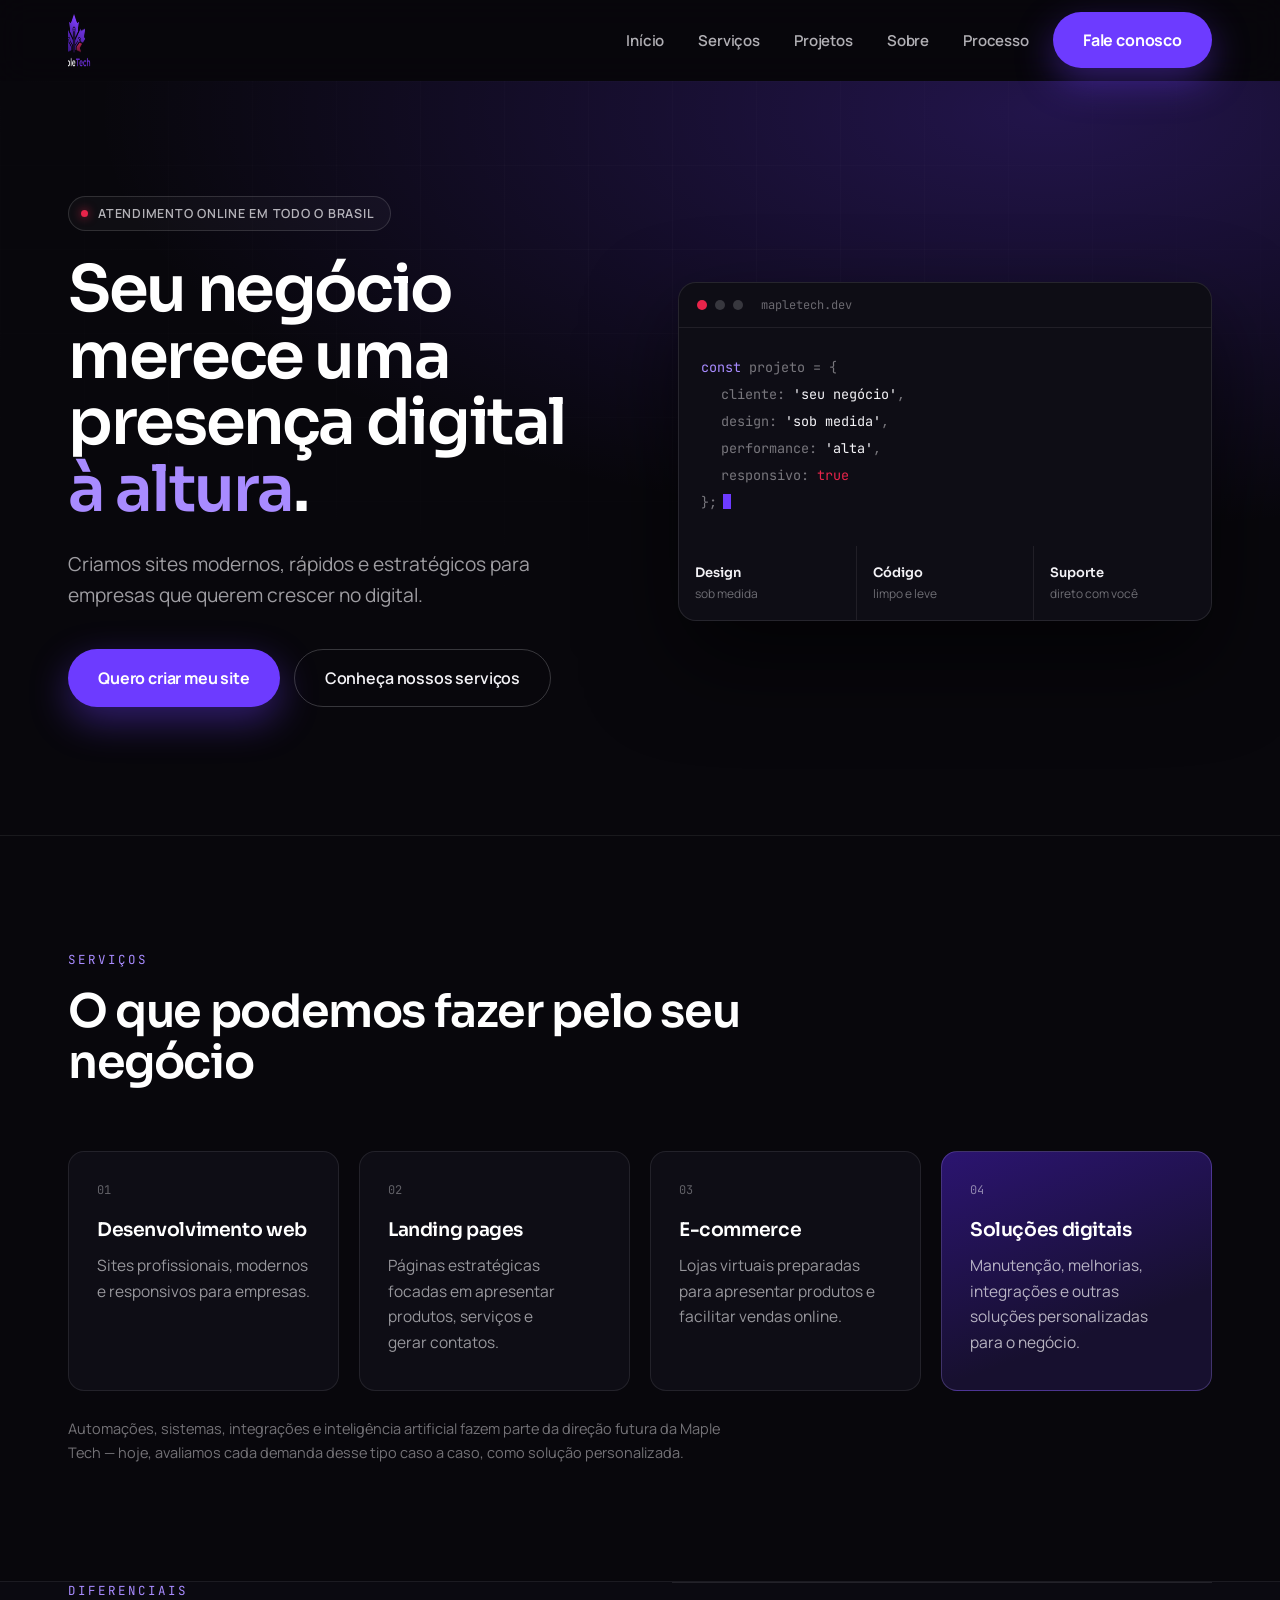
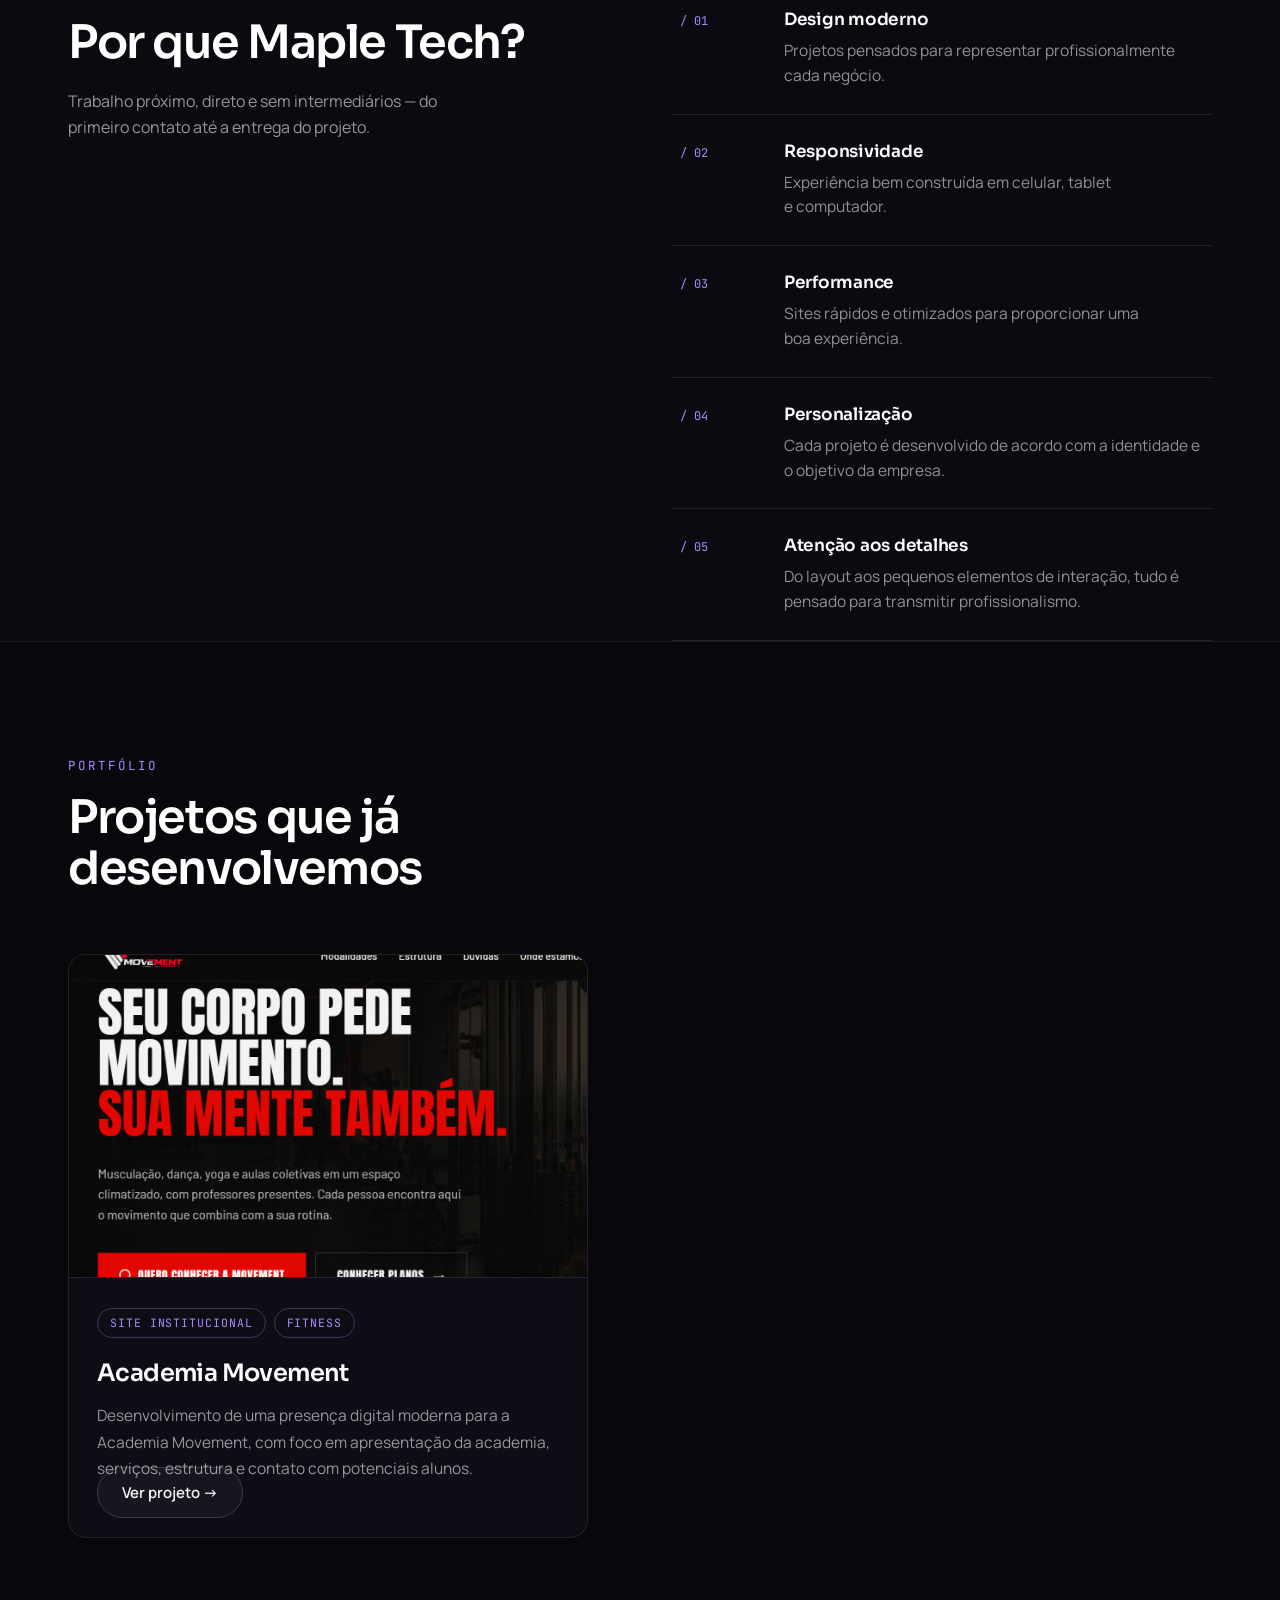
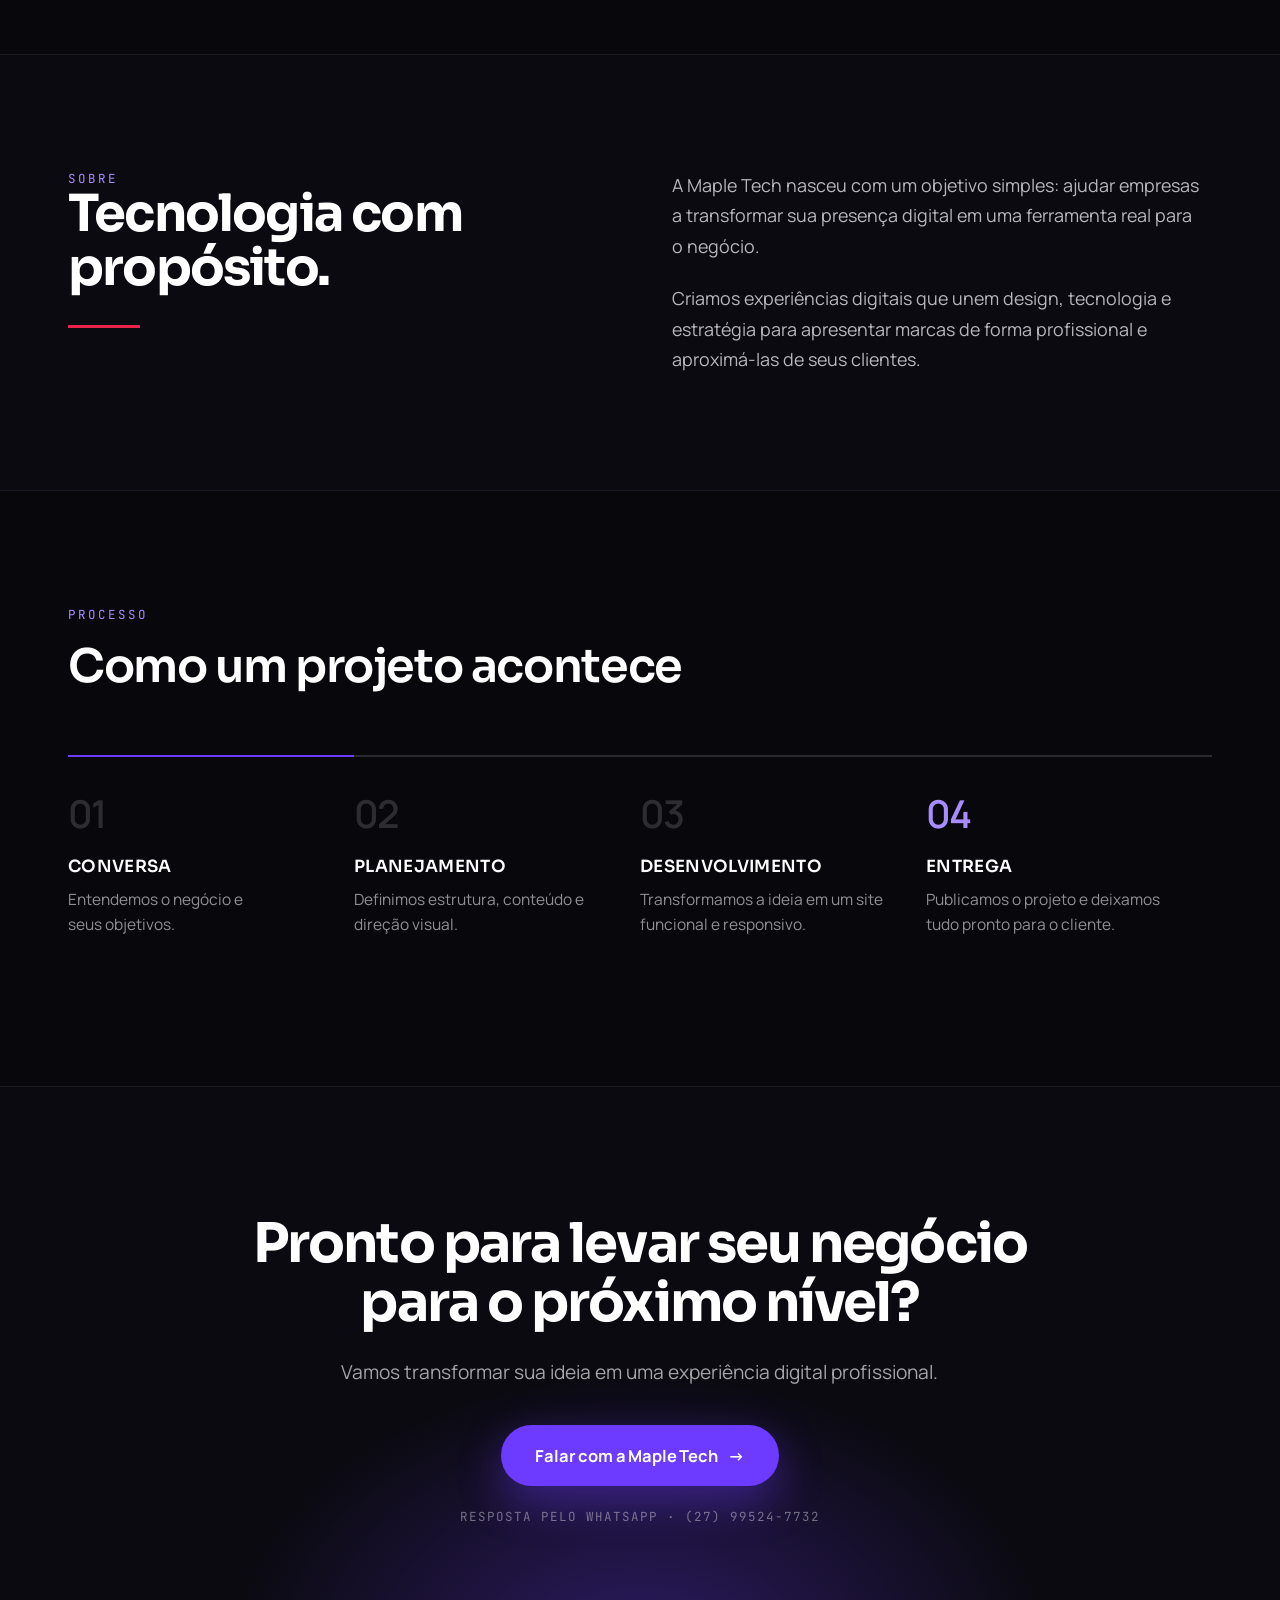
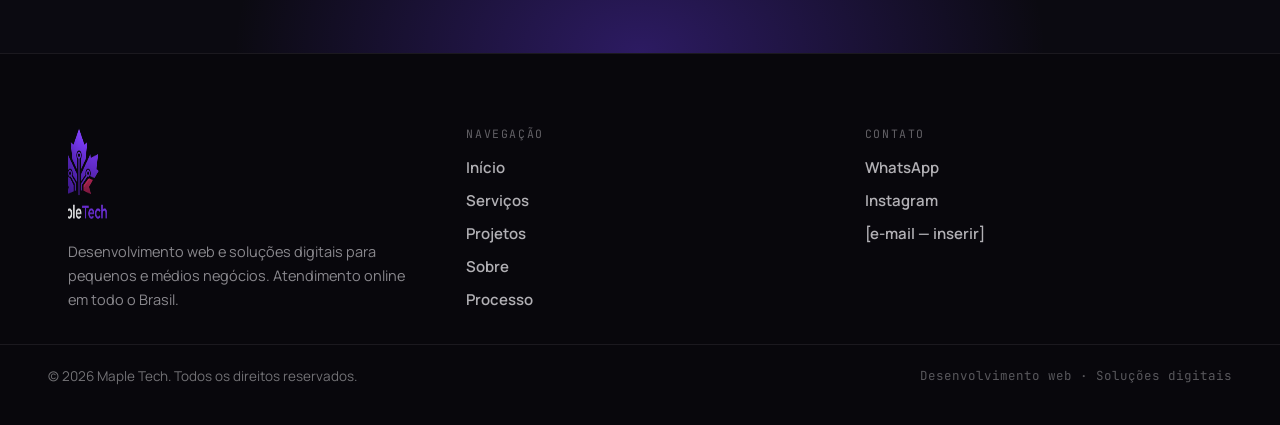
==== index.html @ 4dc271c6 "Convert Design Canvas site to standard static HTML/CSS/JS Replace the Claude Design Canvas format (M" ====
<!DOCTYPE html>
<html lang="pt-BR">
<head>
<meta charset="utf-8">
<meta name="viewport" content="width=device-width, initial-scale=1">
<title>Maple Tech — Desenvolvimento Web e Soluções Digitais</title>
<meta name="description" content="A Maple Tech cria sites modernos, rápidos e estratégicos para pequenos e médios negócios. Atendimento online para empresas de todo o Brasil." />
<link rel="canonical" href="https://www.mapletech.com.br/" />
<meta property="og:type" content="website" />
<meta property="og:title" content="Maple Tech — Desenvolvimento Web e Soluções Digitais" />
<meta property="og:description" content="Sites modernos, rápidos e estratégicos para empresas que querem crescer no digital." />
<meta property="og:image" content="https://www.mapletech.com.br/assets/maple-tech-logo-dark.png" />
<meta property="og:url" content="https://www.mapletech.com.br/" />
<meta name="twitter:card" content="summary_large_image" />
<meta name="theme-color" content="#08070C" />
<link rel="icon" href="assets/maple-tech-logo-dark.png" />
<link rel="preconnect" href="https://fonts.googleapis.com" />
<link rel="preconnect" href="https://fonts.gstatic.com" crossorigin="anonymous" />
<link href="https://fonts.googleapis.com/css2?family=Sora:wght@400;500;600;700&family=Manrope:wght@400;500;600;700&family=JetBrains+Mono:wght@400;500&display=swap" rel="stylesheet" />
<link rel="stylesheet" href="styles.css" />
</head>
<body>
<a class="skip-link" href="#inicio">Pular para o conteúdo principal</a>

<header class="site-header">
  <div class="container header-inner">
    <a class="logo-link" href="#inicio" aria-label="Maple Tech — página inicial">
      <span class="logo-crop">
        <img src="assets/maple-tech-logo-dark.png" alt="Logo da Maple Tech" width="108" height="108" />
      </span>
    </a>
    <nav class="nav-desktop" aria-label="Navegação principal">
      <a href="#inicio">Início</a>
      <a href="#servicos">Serviços</a>
      <a href="#projetos">Projetos</a>
      <a href="#sobre">Sobre</a>
      <a href="#processo">Processo</a>
    </nav>
    <a class="btn btn-primary header-cta" href="https://wa.me/5527995247732?text=Ol%C3%A1%2C%20Maple%20Tech!%20Vim%20pelo%20site%20e%20gostaria%20de%20mais%20informa%C3%A7%C3%B5es%20sobre%20os%20servi%C3%A7os." target="_blank" rel="noopener">Fale conosco</a>
    <button type="button" class="burger" aria-label="Abrir menu" aria-expanded="false" aria-controls="nav-mobile">
      <span class="burger-icon">
        <span></span>
        <span></span>
      </span>
    </button>
  </div>
  <div class="nav-mobile" id="nav-mobile">
    <nav class="nav-mobile-list" aria-label="Navegação mobile">
      <a href="#inicio">Início</a>
      <a href="#servicos">Serviços</a>
      <a href="#projetos">Projetos</a>
      <a href="#sobre">Sobre</a>
      <a href="#processo">Processo</a>
      <a class="btn btn-primary" href="https://wa.me/5527995247732?text=Ol%C3%A1%2C%20Maple%20Tech!%20Vim%20pelo%20site%20e%20gostaria%20de%20mais%20informa%C3%A7%C3%B5es%20sobre%20os%20servi%C3%A7os." target="_blank" rel="noopener">Fale conosco</a>
    </nav>
  </div>
</header>

<main>
  <section id="inicio" class="hero">
    <div class="hero-glow"></div>
    <div class="hero-grid"></div>
    <div class="container hero-inner">
      <div data-reveal="1">
        <div class="hero-badge">
          <span class="hero-badge-dot"></span>
          Atendimento online em todo o Brasil
        </div>
        <h1>Seu negócio merece uma presença digital <span class="highlight">à altura</span>.</h1>
        <p class="hero-lead">Criamos sites modernos, rápidos e estratégicos para empresas que querem crescer no digital.</p>
        <div class="hero-ctas">
          <a class="btn btn-primary" href="https://wa.me/5527995247732?text=Ol%C3%A1%2C%20Maple%20Tech!%20Vim%20pelo%20site%20e%20quero%20criar%20o%20site%20da%20minha%20empresa." target="_blank" rel="noopener">Quero criar meu site</a>
          <a class="btn btn-secondary" href="#servicos">Conheça nossos serviços</a>
        </div>
      </div>
      <div data-reveal="1">
        <div class="code-card">
          <div class="code-card-bar">
            <span class="code-card-dot is-red"></span>
            <span class="code-card-dot"></span>
            <span class="code-card-dot"></span>
            <span class="code-card-url">mapletech.dev</span>
          </div>
          <div class="code-card-body">
            <div><span class="kw">const</span> projeto = {</div>
            <div class="indent">cliente: <span class="val">'seu negócio'</span>,</div>
            <div class="indent">design: <span class="val">'sob medida'</span>,</div>
            <div class="indent">performance: <span class="val">'alta'</span>,</div>
            <div class="indent">responsivo: <span class="bool">true</span></div>
            <div>};<span class="cursor-blink" aria-hidden="true"></span></div>
          </div>
          <div class="code-card-features">
            <div class="code-card-feature"><strong>Design</strong><span>sob medida</span></div>
            <div class="code-card-feature"><strong>Código</strong><span>limpo e leve</span></div>
            <div class="code-card-feature"><strong>Suporte</strong><span>direto com você</span></div>
          </div>
        </div>
      </div>
    </div>
  </section>

  <section id="servicos" class="section container">
    <div data-reveal="1" style="max-width: 720px;">
      <div class="eyebrow">Serviços</div>
      <h2 class="section-heading">O que podemos fazer pelo seu negócio</h2>
    </div>
    <div class="services-grid">
      <article class="service-card" data-reveal="1">
        <div class="service-index">01</div>
        <h3>Desenvolvimento web</h3>
        <p>Sites profissionais, modernos e responsivos para empresas.</p>
      </article>
      <article class="service-card" data-reveal="1">
        <div class="service-index">02</div>
        <h3>Landing pages</h3>
        <p>Páginas estratégicas focadas em apresentar produtos, serviços e gerar contatos.</p>
      </article>
      <article class="service-card" data-reveal="1">
        <div class="service-index">03</div>
        <h3>E-commerce</h3>
        <p>Lojas virtuais preparadas para apresentar produtos e facilitar vendas online.</p>
      </article>
      <article class="service-card is-featured" data-reveal="1">
        <div class="service-index">04</div>
        <h3>Soluções digitais</h3>
        <p>Manutenção, melhorias, integrações e outras soluções personalizadas para o negócio.</p>
      </article>
    </div>
    <p class="section-note" data-reveal="1">Automações, sistemas, integrações e inteligência artificial fazem parte da direção futura da Maple Tech — hoje, avaliamos cada demanda desse tipo caso a caso, como solução personalizada.</p>
  </section>

  <section class="section-alt">
    <div class="container features-grid">
      <div class="features-intro" data-reveal="1">
        <div class="eyebrow">Diferenciais</div>
        <h2 class="section-heading">Por que Maple Tech?</h2>
        <p>Trabalho próximo, direto e sem intermediários — do primeiro contato até a entrega do projeto.</p>
      </div>
      <div class="feature-list" data-reveal="1">
        <div class="feature-item">
          <div class="feature-num">/ 01</div>
          <div>
            <h3>Design moderno</h3>
            <p>Projetos pensados para representar profissionalmente cada negócio.</p>
          </div>
        </div>
        <div class="feature-item">
          <div class="feature-num">/ 02</div>
          <div>
            <h3>Responsividade</h3>
            <p>Experiência bem construída em celular, tablet e computador.</p>
          </div>
        </div>
        <div class="feature-item">
          <div class="feature-num">/ 03</div>
          <div>
            <h3>Performance</h3>
            <p>Sites rápidos e otimizados para proporcionar uma boa experiência.</p>
          </div>
        </div>
        <div class="feature-item">
          <div class="feature-num">/ 04</div>
          <div>
            <h3>Personalização</h3>
            <p>Cada projeto é desenvolvido de acordo com a identidade e o objetivo da empresa.</p>
          </div>
        </div>
        <div class="feature-item">
          <div class="feature-num">/ 05</div>
          <div>
            <h3>Atenção aos detalhes</h3>
            <p>Do layout aos pequenos elementos de interação, tudo é pensado para transmitir profissionalismo.</p>
          </div>
        </div>
      </div>
    </div>
  </section>

  <section id="projetos" class="section container">
    <div class="projects-header" data-reveal="1">
      <div class="projects-header-text">
        <div class="eyebrow">Portfólio</div>
        <h2 class="section-heading">Projetos que já desenvolvemos</h2>
      </div>
    </div>
    <!-- Para adicionar novos projetos, duplique o bloco <article class="project-card"> abaixo. -->
    <div class="projects-grid">
      <article class="project-card" data-reveal="1">
        <div class="project-image">
          <img src="assets/projeto-movement.png" alt="Página inicial do site da Academia Movement" loading="lazy" width="1204" height="846" />
        </div>
        <div class="project-body">
          <div class="project-tags">
            <span class="project-tag">Site institucional</span>
            <span class="project-tag">Fitness</span>
          </div>
          <h3>Academia Movement</h3>
          <p>Desenvolvimento de uma presença digital moderna para a Academia Movement, com foco em apresentação da academia, serviços, estrutura e contato com potenciais alunos.</p>
          <a class="btn-ghost project-link" href="https://movement-br.lovable.app" target="_blank" rel="noopener">Ver projeto <span aria-hidden="true">→</span></a>
        </div>
      </article>
    </div>
  </section>

  <section id="sobre" class="section-alt">
    <div class="container section about-grid">
      <div class="about-intro" data-reveal="1">
        <div class="eyebrow">Sobre</div>
        <h2>Tecnologia com propósito.</h2>
        <div class="accent-line"></div>
      </div>
      <div class="about-text" data-reveal="1">
        <p>A Maple Tech nasceu com um objetivo simples: ajudar empresas a transformar sua presença digital em uma ferramenta real para o negócio.</p>
        <p>Criamos experiências digitais que unem design, tecnologia e estratégia para apresentar marcas de forma profissional e aproximá-las de seus clientes.</p>
      </div>
    </div>
  </section>

  <section id="processo" class="section container">
    <div class="process-header" data-reveal="1">
      <div class="eyebrow">Processo</div>
      <h2 class="section-heading">Como um projeto acontece</h2>
    </div>
    <div class="process-grid">
      <div class="process-step is-first" data-reveal="1">
        <div class="process-num">01</div>
        <h3>Conversa</h3>
        <p>Entendemos o negócio e seus objetivos.</p>
      </div>
      <div class="process-step" data-reveal="1">
        <div class="process-num">02</div>
        <h3>Planejamento</h3>
        <p>Definimos estrutura, conteúdo e direção visual.</p>
      </div>
      <div class="process-step" data-reveal="1">
        <div class="process-num">03</div>
        <h3>Desenvolvimento</h3>
        <p>Transformamos a ideia em um site funcional e responsivo.</p>
      </div>
      <div class="process-step is-last" data-reveal="1">
        <div class="process-num">04</div>
        <h3>Entrega</h3>
        <p>Publicamos o projeto e deixamos tudo pronto para o cliente.</p>
      </div>
    </div>
  </section>

  <section class="cta-section">
    <div class="cta-glow"></div>
    <div class="cta-inner" data-reveal="1">
      <h2>Pronto para levar seu negócio para o próximo nível?</h2>
      <p>Vamos transformar sua ideia em uma experiência digital profissional.</p>
      <a class="btn btn-primary" href="https://wa.me/5527995247732?text=Ol%C3%A1%2C%20Maple%20Tech!%20Vim%20pelo%20site%20e%20quero%20falar%20sobre%20um%20projeto%20digital%20para%20o%20meu%20neg%C3%B3cio." target="_blank" rel="noopener">Falar com a Maple Tech <span aria-hidden="true">→</span></a>
      <div class="cta-note">Resposta pelo WhatsApp · (27) 99524-7732</div>
    </div>
  </section>
</main>

<footer class="site-footer">
  <div class="container footer-grid">
    <div>
      <span class="footer-logo">
        <img src="assets/maple-tech-logo-dark.png" alt="Logo da Maple Tech" width="186" height="186" />
      </span>
      <p class="footer-tagline">Desenvolvimento web e soluções digitais para pequenos e médios negócios. Atendimento online em todo o Brasil.</p>
    </div>
    <nav class="footer-nav" aria-label="Navegação do rodapé">
      <div class="footer-nav-title">Navegação</div>
      <a href="#inicio">Início</a>
      <a href="#servicos">Serviços</a>
      <a href="#projetos">Projetos</a>
      <a href="#sobre">Sobre</a>
      <a href="#processo">Processo</a>
    </nav>
    <div class="footer-nav footer-contact">
      <div class="footer-nav-title">Contato</div>
      <a href="https://wa.me/5527995247732?text=Ol%C3%A1%2C%20Maple%20Tech!%20Vim%20pelo%20site%20e%20gostaria%20de%20falar%20com%20voc%C3%AAs." target="_blank" rel="noopener">WhatsApp</a>
      <a href="https://www.instagram.com/mapletech_/" target="_blank" rel="noopener">Instagram</a>
      <a href="#inicio">[e-mail — inserir]</a>
    </div>
  </div>
  <div class="footer-bottom">
    <span class="footer-copy">© 2026 Maple Tech. Todos os direitos reservados.</span>
    <span class="footer-tag">Desenvolvimento web · Soluções digitais</span>
  </div>
</footer>

<script src="script.js"></script>
</body>
</html>
---- styles.css ----
/* ==========================================================================
   Maple Tech — folha de estilos
   ========================================================================== */

:root {
  --bg: #08070C;
  --bg-alt: #0B0A11;
  --card-bg: #0E0D15;
  --card-bg-hover: #13111C;
  --text: #F4F3F7;
  --text-72: rgba(244, 243, 247, 0.72);
  --text-64: rgba(244, 243, 247, 0.64);
  --text-60: rgba(244, 243, 247, 0.6);
  --text-58: rgba(244, 243, 247, 0.58);
  --text-55: rgba(244, 243, 247, 0.55);
  --text-50: rgba(244, 243, 247, 0.5);
  --text-46: rgba(244, 243, 247, 0.46);
  --text-45: rgba(244, 243, 247, 0.45);
  --text-42: rgba(244, 243, 247, 0.42);
  --text-40: rgba(244, 243, 247, 0.4);
  --text-38: rgba(244, 243, 247, 0.38);
  --text-36: rgba(244, 243, 247, 0.36);
  --text-34: rgba(244, 243, 247, 0.34);
  --border-16: rgba(244, 243, 247, 0.16);
  --border-14: rgba(244, 243, 247, 0.14);
  --border-10: rgba(244, 243, 247, 0.1);
  --border-09: rgba(244, 243, 247, 0.09);
  --border-08: rgba(244, 243, 247, 0.08);
  --border-07: rgba(244, 243, 247, 0.07);
  --border-04: rgba(244, 243, 247, 0.04);
  --border-03: rgba(244, 243, 247, 0.03);
  --accent: #A88BFF;
  --accent-light: #C4B0FF;
  --accent-strong: #6D3BFF;
  --accent-hover: #8055FF;
  --accent-border: rgba(168, 139, 255, 0.3);
  --accent-glow: rgba(109, 59, 255, 0.34);
  --red: #E8244A;
  --font-heading: Sora, Helvetica, Arial, sans-serif;
  --font-body: Manrope, Helvetica, Arial, sans-serif;
  --font-mono: 'JetBrains Mono', monospace;
}

/* -------------------------------------------------------------------------
   Base
   ------------------------------------------------------------------------- */

* {
  box-sizing: border-box;
}

html {
  scroll-behavior: smooth;
  background: var(--bg);
}

body {
  margin: 0;
  background: var(--bg);
  color: var(--text);
  font-family: var(--font-body);
  -webkit-font-smoothing: antialiased;
  overflow-x: hidden;
}

img {
  max-width: 100%;
}

a {
  color: var(--accent);
  text-decoration: none;
}

a:hover {
  color: var(--accent-light);
}

input,
textarea,
button {
  font-family: inherit;
}

::selection {
  background: var(--accent-strong);
  color: #fff;
}

h1,
h2,
h3 {
  font-family: var(--font-heading);
  color: #FFFFFF;
  margin: 0;
}

p {
  margin: 0;
}

.container {
  max-width: 1240px;
  margin: 0 auto;
  padding-left: clamp(20px, 4vw, 48px);
  padding-right: clamp(20px, 4vw, 48px);
}

.section {
  padding-top: clamp(72px, 9vw, 128px);
  padding-bottom: clamp(72px, 9vw, 128px);
}

.section-alt {
  background: var(--bg-alt);
  border-top: 1px solid var(--border-07);
  border-bottom: 1px solid var(--border-07);
}

.eyebrow {
  font-family: var(--font-mono);
  font-size: 12.5px;
  letter-spacing: 0.16em;
  text-transform: uppercase;
  color: var(--accent);
}

.section-heading {
  margin-top: 18px;
  font-size: clamp(1.9rem, 3.6vw, 2.9rem);
  line-height: 1.1;
  letter-spacing: -0.03em;
  font-weight: 600;
}

.section-note {
  margin-top: 26px;
  max-width: 46em;
  font-size: 14.5px;
  line-height: 1.7;
  color: var(--text-46);
  text-wrap: pretty;
}

/* Skip link */
.skip-link {
  position: absolute;
  left: 12px;
  top: -60px;
  z-index: 100;
  background: var(--accent-strong);
  color: #fff;
  padding: 12px 20px;
  border-radius: 10px;
  font-weight: 700;
  font-size: 14px;
  transition: top 200ms ease;
}

.skip-link:focus {
  top: 12px;
  color: #fff;
}

/* Buttons */
.btn {
  display: inline-flex;
  align-items: center;
  gap: 10px;
  padding: 17px 30px;
  border-radius: 999px;
  font-size: 16px;
  font-weight: 700;
  letter-spacing: -0.01em;
  transition: transform 200ms ease, background 200ms ease, box-shadow 200ms ease, border-color 200ms ease, color 200ms ease;
}

.btn-primary {
  background: var(--accent-strong);
  color: #fff;
  box-shadow: 0 14px 38px rgba(109, 59, 255, 0.4);
}

.btn-primary:hover {
  background: var(--accent-hover);
  color: #fff;
  transform: translateY(-2px);
}

.btn-secondary {
  border: 1px solid rgba(244, 243, 247, 0.2);
  color: var(--text);
  font-weight: 600;
}

.btn-secondary:hover {
  background: var(--border-07);
  border-color: rgba(244, 243, 247, 0.4);
  color: var(--text);
}

.btn-ghost {
  padding: 14px 24px;
  background: var(--border-04);
  border: 1px solid var(--border-16);
  color: var(--text);
  border-radius: 999px;
  font-size: 15px;
  font-weight: 600;
  transition: background 200ms ease, gap 200ms ease, border-color 200ms ease, color 200ms ease;
}

.btn-ghost:hover {
  background: var(--accent-strong);
  border-color: var(--accent-strong);
  gap: 16px;
  color: #fff;
}

/* Scroll reveal (progressive enhancement: visible by default,
   JS hides then reveals on intersection — content stays visible if JS fails) */
[data-reveal].is-hidden {
  opacity: 0;
  transform: translateY(18px);
}

[data-reveal] {
  transition: opacity 620ms cubic-bezier(.22, .61, .36, 1), transform 620ms cubic-bezier(.22, .61, .36, 1);
}

@media (prefers-reduced-motion: reduce) {
  [data-reveal],
  [data-reveal].is-hidden {
    opacity: 1 !important;
    transform: none !important;
    transition: none !important;
  }
}

@keyframes mt-blink {
  0%, 60% { opacity: 1; }
  61%, 100% { opacity: 0; }
}

@media (prefers-reduced-motion: reduce) {
  .cursor-blink {
    animation: none;
  }
}

@keyframes mt-line {
  from { transform: scaleX(0); }
  to { transform: scaleX(1); }
}

/* -------------------------------------------------------------------------
   Header
   ------------------------------------------------------------------------- */

.site-header {
  position: sticky;
  top: 0;
  z-index: 60;
  background: rgba(8, 7, 12, 0.4);
  border-bottom: 1px solid rgba(244, 243, 247, 0);
  backdrop-filter: saturate(1.3) blur(16px);
  -webkit-backdrop-filter: saturate(1.3) blur(16px);
  transition: background 260ms ease, border-color 260ms ease;
}

.site-header.is-scrolled {
  background: rgba(8, 7, 12, 0.86);
  border-bottom: 1px solid var(--border-10);
}

.header-inner {
  display: flex;
  align-items: center;
  gap: 24px;
  padding-top: 12px;
  padding-bottom: 12px;
}

.logo-link {
  display: flex;
  align-items: center;
  flex: 0 0 auto;
}

.logo-crop {
  display: block;
  width: 60px;
  height: 56px;
  overflow: hidden;
}

.logo-crop img {
  width: 108px;
  height: 108px;
  margin-left: -24px;
  margin-top: -17px;
  display: block;
}

.nav-desktop {
  display: flex;
  margin-left: auto;
  align-items: center;
  gap: 34px;
}

.nav-desktop a {
  font-size: 15px;
  font-weight: 600;
  color: var(--text-72);
  letter-spacing: -0.01em;
  transition: color 180ms ease;
}

.nav-desktop a:hover {
  color: var(--text);
}

.header-cta {
  display: inline-flex;
}

.burger {
  display: none;
  margin-left: auto;
  width: 48px;
  height: 48px;
  align-items: center;
  justify-content: center;
  background: var(--border-04);
  border: 1px solid var(--border-14);
  border-radius: 14px;
  cursor: pointer;
}

.burger-icon {
  display: block;
  width: 20px;
  height: 10px;
  position: relative;
}

.burger-icon span {
  position: absolute;
  left: 0;
  width: 20px;
  height: 2px;
  background: var(--text);
  border-radius: 2px;
}

.burger-icon span:first-child {
  top: 0;
}

.burger-icon span:last-child {
  bottom: 0;
  width: 14px;
}

.nav-mobile {
  display: none;
  border-top: 1px solid var(--border-09);
  background: var(--bg-alt);
  padding: 12px clamp(20px, 4vw, 48px) 26px;
}

.nav-mobile.is-open {
  display: block;
}

.nav-mobile-list {
  display: flex;
  flex-direction: column;
}

.nav-mobile-list a {
  padding: 15px 2px;
  font-family: var(--font-heading);
  font-size: 20px;
  font-weight: 600;
  color: var(--text);
  border-bottom: 1px solid var(--border-08);
}

.nav-mobile-list a:last-of-type {
  border-bottom: none;
}

.nav-mobile .btn-primary {
  margin-top: 18px;
  text-align: center;
  justify-content: center;
  padding: 16px 24px;
  font-size: 16px;
  width: 100%;
}

@media (max-width: 939px) {
  .nav-desktop,
  .header-cta {
    display: none;
  }

  .burger {
    display: flex;
  }
}

/* -------------------------------------------------------------------------
   Hero
   ------------------------------------------------------------------------- */

.hero {
  position: relative;
  overflow: hidden;
  border-bottom: 1px solid var(--border-07);
}

.hero-glow {
  position: absolute;
  inset: 0;
  background: radial-gradient(120% 90% at 82% 4%, rgba(109, 59, 255, 0.26), rgba(8, 7, 12, 0) 62%);
  pointer-events: none;
}

.hero-grid {
  position: absolute;
  inset: 0;
  opacity: 0.5;
  pointer-events: none;
  background-image: linear-gradient(rgba(244, 243, 247, 0.045) 1px, transparent 1px), linear-gradient(90deg, rgba(244, 243, 247, 0.045) 1px, transparent 1px);
  background-size: 84px 84px;
  mask-image: radial-gradient(90% 70% at 50% 20%, #000 0%, transparent 78%);
  -webkit-mask-image: radial-gradient(90% 70% at 50% 20%, #000 0%, transparent 78%);
}

.hero-inner {
  position: relative;
  padding-top: clamp(64px, 9vw, 124px);
  padding-bottom: clamp(72px, 10vw, 136px);
  display: grid;
  grid-template-columns: repeat(auto-fit, minmax(330px, 1fr));
  gap: clamp(48px, 6vw, 80px);
  align-items: center;
}

.hero-badge {
  display: inline-flex;
  align-items: center;
  gap: 10px;
  padding: 8px 16px 8px 12px;
  border: 1px solid var(--border-14);
  background: var(--border-03);
  border-radius: 999px;
  font-size: 12.5px;
  font-weight: 600;
  letter-spacing: 0.06em;
  text-transform: uppercase;
  color: var(--text-72);
}

.hero-badge-dot {
  width: 7px;
  height: 7px;
  border-radius: 999px;
  background: var(--red);
  display: block;
  box-shadow: 0 0 10px rgba(232, 36, 74, 0.8);
}

.hero h1 {
  margin-top: 26px;
  font-size: clamp(2.35rem, 5vw, 4.05rem);
  line-height: 1.04;
  letter-spacing: -0.037em;
  font-weight: 600;
  text-wrap: pretty;
}

.hero h1 .highlight {
  color: var(--accent);
}

.hero-lead {
  margin-top: 26px;
  max-width: 30em;
  font-size: clamp(1.02rem, 1.5vw, 1.22rem);
  line-height: 1.6;
  color: var(--text-64);
  text-wrap: pretty;
}

.hero-ctas {
  margin-top: 38px;
  display: flex;
  flex-wrap: wrap;
  gap: 14px;
}

.code-card {
  position: relative;
  border: 1px solid var(--border-10);
  border-radius: 18px;
  background: var(--card-bg);
  overflow: hidden;
  box-shadow: 0 40px 90px rgba(0, 0, 0, 0.6);
}

.code-card-bar {
  display: flex;
  align-items: center;
  gap: 8px;
  padding: 14px 18px;
  border-bottom: 1px solid var(--border-08);
}

.code-card-dot {
  width: 10px;
  height: 10px;
  border-radius: 999px;
  display: block;
  background: rgba(244, 243, 247, 0.18);
}

.code-card-dot.is-red {
  background: var(--red);
}

.code-card-url {
  margin-left: 10px;
  font-family: var(--font-mono);
  font-size: 12px;
  color: var(--text-40);
}

.code-card-body {
  padding: 26px 22px 30px;
  font-family: var(--font-mono);
  font-size: 13.5px;
  line-height: 2;
  color: var(--text-46);
}

.code-card-body .indent {
  padding-left: 20px;
}

.code-card-body .kw {
  color: var(--accent);
}

.code-card-body .val {
  color: var(--text);
}

.code-card-body .bool {
  color: var(--red);
}

.cursor-blink {
  display: inline-block;
  width: 8px;
  height: 15px;
  margin-left: 6px;
  vertical-align: -2px;
  background: var(--accent-strong);
  animation: mt-blink 1.2s steps(1) infinite;
}

.code-card-features {
  display: grid;
  grid-template-columns: repeat(3, 1fr);
  gap: 1px;
  background: var(--border-08);
}

.code-card-feature {
  background: var(--card-bg);
  padding: 18px 16px;
}

.code-card-feature strong {
  display: block;
  font-family: var(--font-heading);
  font-size: 13px;
  font-weight: 600;
  color: var(--text);
}

.code-card-feature span {
  display: block;
  font-size: 12px;
  color: var(--text-42);
  margin-top: 4px;
}

/* -------------------------------------------------------------------------
   Serviços
   ------------------------------------------------------------------------- */

.services-grid {
  margin-top: clamp(40px, 5vw, 64px);
  display: grid;
  grid-template-columns: repeat(auto-fit, minmax(268px, 1fr));
  gap: 20px;
}

.service-card {
  padding: 30px 28px 34px;
  background: var(--card-bg);
  border: 1px solid var(--border-09);
  border-radius: 16px;
  transition: transform 240ms ease, border-color 240ms ease, background 240ms ease, box-shadow 240ms ease;
}

.service-card:hover {
  transform: translateY(-6px);
  border-color: rgba(168, 139, 255, 0.42);
  background: var(--card-bg-hover);
}

.service-card.is-featured {
  background: linear-gradient(160deg, #2B1470 0%, #17102F 70%);
  border-color: rgba(168, 139, 255, 0.28);
}

.service-card.is-featured:hover {
  background: linear-gradient(160deg, #2B1470 0%, #17102F 70%);
  border-color: rgba(168, 139, 255, 0.28);
  box-shadow: 0 22px 48px rgba(109, 59, 255, 0.28);
}

.service-card.is-featured .service-index {
  color: var(--text-50);
}

.service-card.is-featured p {
  color: rgba(244, 243, 247, 0.72);
}

.service-index {
  font-family: var(--font-mono);
  font-size: 12px;
  color: var(--text-36);
}

.service-card h3 {
  margin-top: 20px;
  font-size: 1.18rem;
  font-weight: 600;
  letter-spacing: -0.02em;
}

.service-card p {
  margin-top: 12px;
  font-size: 15.5px;
  line-height: 1.65;
  color: var(--text-60);
  text-wrap: pretty;
}

/* -------------------------------------------------------------------------
   Diferenciais
   ------------------------------------------------------------------------- */

.features-grid {
  display: grid;
  grid-template-columns: repeat(auto-fit, minmax(300px, 1fr));
  gap: clamp(40px, 5vw, 72px);
}

.features-intro p {
  margin-top: 20px;
  max-width: 26em;
  font-size: 16px;
  line-height: 1.65;
  color: var(--text-60);
  text-wrap: pretty;
}

.feature-list {
  display: flex;
  flex-direction: column;
}

.feature-item {
  display: grid;
  grid-template-columns: 84px 1fr;
  gap: 20px;
  padding: 26px 8px;
  border-top: 1px solid var(--border-10);
  transition: background 220ms ease;
}

.feature-item:last-child {
  border-bottom: 1px solid var(--border-10);
}

.feature-item:hover {
  background: rgba(109, 59, 255, 0.08);
}

.feature-num {
  font-family: var(--font-mono);
  font-size: 12px;
  color: var(--accent);
  padding-top: 4px;
}

.feature-item h3 {
  font-size: 1.06rem;
  font-weight: 600;
  letter-spacing: -0.015em;
}

.feature-item p {
  margin-top: 8px;
  font-size: 15.5px;
  line-height: 1.6;
  color: var(--text-58);
  text-wrap: pretty;
}

/* -------------------------------------------------------------------------
   Projetos
   ------------------------------------------------------------------------- */

.projects-header {
  display: flex;
  flex-wrap: wrap;
  gap: 24px;
  align-items: flex-end;
  justify-content: space-between;
}

.projects-header-text {
  max-width: 640px;
}

.projects-grid {
  margin-top: clamp(40px, 5vw, 60px);
  display: grid;
  grid-template-columns: repeat(auto-fit, minmax(288px, 1fr));
  gap: 24px;
}

.project-card {
  max-width: 520px;
  background: var(--card-bg);
  border: 1px solid var(--border-09);
  border-radius: 18px;
  overflow: hidden;
  transition: border-color 240ms ease, box-shadow 240ms ease, transform 240ms ease;
}

.project-card:hover {
  border-color: rgba(168, 139, 255, 0.4);
  box-shadow: 0 26px 60px rgba(0, 0, 0, 0.5);
  transform: translateY(-4px);
}

.project-image {
  position: relative;
  aspect-ratio: 16 / 10;
  background: repeating-linear-gradient(135deg, #15141D 0 12px, #101019 12px 24px);
  display: flex;
  align-items: center;
  justify-content: center;
  border-bottom: 1px solid var(--border-08);
  overflow: hidden;
}

.project-image img {
  position: absolute;
  inset: 0;
  width: 100%;
  height: 100%;
  object-fit: cover;
  display: block;
}

.project-body {
  padding: 30px 28px 34px;
}

.project-tags {
  display: flex;
  flex-wrap: wrap;
  gap: 8px;
  min-height: 30px;
}

.project-tag {
  font-family: var(--font-mono);
  font-size: 11.5px;
  letter-spacing: 0.08em;
  text-transform: uppercase;
  color: var(--accent);
  border: 1px solid var(--accent-border);
  padding: 6px 12px;
  border-radius: 999px;
}

.project-body h3 {
  margin-top: 20px;
  font-size: 1.5rem;
  font-weight: 600;
  letter-spacing: -0.025em;
}

.project-body p {
  margin-top: 14px;
  font-size: 15.5px;
  line-height: 1.7;
  color: var(--text-60);
  text-wrap: pretty;
}

.project-link {
  margin-top: 26px;
}

/* -------------------------------------------------------------------------
   Sobre
   ------------------------------------------------------------------------- */

.about-grid {
  display: grid;
  grid-template-columns: repeat(auto-fit, minmax(300px, 1fr));
  gap: clamp(40px, 5vw, 80px);
  align-items: start;
}

.about-intro h2 {
  font-size: clamp(2rem, 4vw, 3.2rem);
  line-height: 1.06;
  letter-spacing: -0.035em;
}

.accent-line {
  margin-top: 30px;
  width: 72px;
  height: 3px;
  background: var(--red);
  transform-origin: left;
  animation: mt-line 700ms ease-out both;
}

@media (prefers-reduced-motion: reduce) {
  .accent-line {
    animation: none;
  }
}

.about-text p {
  font-size: clamp(1.02rem, 1.4vw, 1.18rem);
  line-height: 1.7;
  color: rgba(244, 243, 247, 0.74);
  text-wrap: pretty;
}

.about-text p + p {
  margin-top: 22px;
}

/* -------------------------------------------------------------------------
   Processo
   ------------------------------------------------------------------------- */

.process-header {
  max-width: 620px;
}

.process-grid {
  margin-top: clamp(40px, 5vw, 64px);
  display: grid;
  grid-template-columns: repeat(auto-fit, minmax(240px, 1fr));
  gap: 0;
}

.process-step {
  padding: 30px 26px 34px 0;
  border-top: 2px solid var(--border-14);
}

.process-step.is-first {
  border-top-color: var(--accent-strong);
}

.process-num {
  font-size: 2.4rem;
  font-weight: 600;
  letter-spacing: -0.04em;
  color: rgba(244, 243, 247, 0.16);
}

.process-step.is-last .process-num {
  color: var(--accent);
}

.process-step h3 {
  margin-top: 16px;
  font-size: 1.05rem;
  font-weight: 600;
  letter-spacing: 0.02em;
  text-transform: uppercase;
}

.process-step p {
  margin-top: 10px;
  font-size: 15.5px;
  line-height: 1.6;
  color: var(--text-58);
  text-wrap: pretty;
}

/* -------------------------------------------------------------------------
   CTA final
   ------------------------------------------------------------------------- */

.cta-section {
  position: relative;
  overflow: hidden;
  border-top: 1px solid var(--border-07);
  background: var(--bg-alt);
}

.cta-glow {
  position: absolute;
  bottom: -280px;
  left: 50%;
  transform: translateX(-50%);
  width: 820px;
  height: 560px;
  background: radial-gradient(ellipse at center, var(--accent-glow), rgba(8, 7, 12, 0) 70%);
  pointer-events: none;
}

.cta-inner {
  position: relative;
  max-width: 900px;
  margin: 0 auto;
  padding-top: clamp(80px, 10vw, 140px);
  padding-bottom: clamp(80px, 10vw, 140px);
  text-align: center;
}

.cta-inner h2 {
  font-size: clamp(2rem, 4.4vw, 3.4rem);
  line-height: 1.08;
  letter-spacing: -0.035em;
  text-wrap: pretty;
}

.cta-inner p {
  margin: 24px auto 0;
  max-width: 34em;
  font-size: clamp(1.02rem, 1.5vw, 1.2rem);
  line-height: 1.6;
  color: var(--text-66, rgba(244, 243, 247, 0.66));
  text-wrap: pretty;
}

.cta-inner .btn-primary {
  margin-top: 38px;
  padding: 19px 34px;
  font-size: 16.5px;
  box-shadow: 0 16px 44px rgba(109, 59, 255, 0.42);
}

.cta-note {
  margin-top: 22px;
  font-family: var(--font-mono);
  font-size: 12.5px;
  letter-spacing: 0.08em;
  text-transform: uppercase;
  color: var(--text-42);
}

/* -------------------------------------------------------------------------
   Footer
   ------------------------------------------------------------------------- */

.site-footer {
  border-top: 1px solid var(--border-08);
  background: var(--bg);
}

.footer-grid {
  padding-top: clamp(48px, 6vw, 72px);
  padding-bottom: 32px;
  display: grid;
  grid-template-columns: repeat(auto-fit, minmax(240px, 1fr));
  gap: clamp(32px, 4vw, 64px);
}

.footer-logo {
  display: block;
  width: 104px;
  height: 96px;
  overflow: hidden;
}

.footer-logo img {
  width: 186px;
  height: 186px;
  margin-left: -41px;
  margin-top: -30px;
  display: block;
}

.footer-tagline {
  margin-top: 18px;
  max-width: 24em;
  font-size: 14.5px;
  line-height: 1.65;
  color: var(--text-55);
  text-wrap: pretty;
}

.footer-nav {
  display: flex;
  flex-direction: column;
  gap: 12px;
}

.footer-nav-title {
  font-family: var(--font-mono);
  font-size: 11.5px;
  letter-spacing: 0.14em;
  text-transform: uppercase;
  color: var(--text-38);
  margin-bottom: 4px;
}

.footer-nav a {
  font-size: 15px;
  font-weight: 600;
  color: var(--text-72);
}

.footer-nav a:hover {
  color: var(--accent);
}

.footer-contact a {
  word-break: break-word;
}

.footer-bottom {
  padding: 22px clamp(20px, 4vw, 48px) 40px;
  border-top: 1px solid var(--border-08);
  display: flex;
  flex-wrap: wrap;
  gap: 12px;
  justify-content: space-between;
}

.footer-copy {
  font-size: 13.5px;
  color: var(--text-45);
}

.footer-tag {
  font-family: var(--font-mono);
  font-size: 12.5px;
  color: var(--text-34);
}
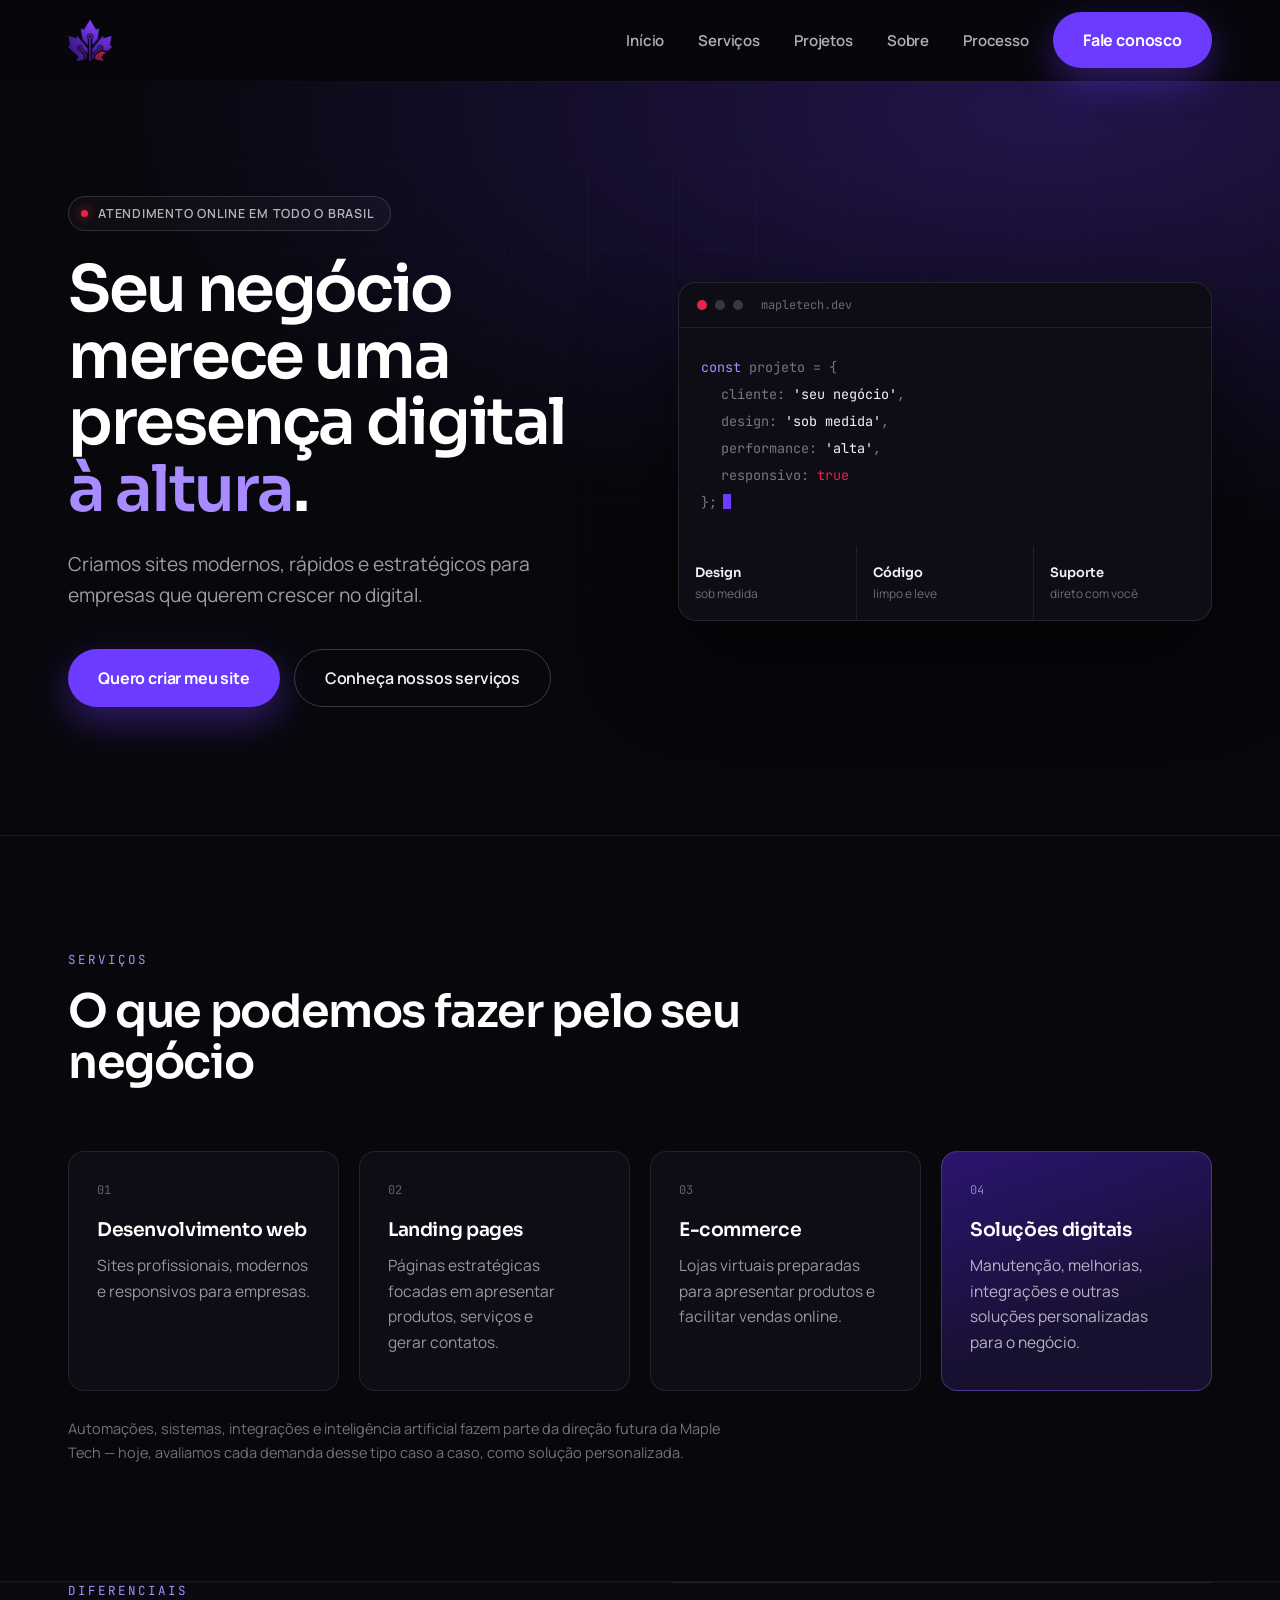
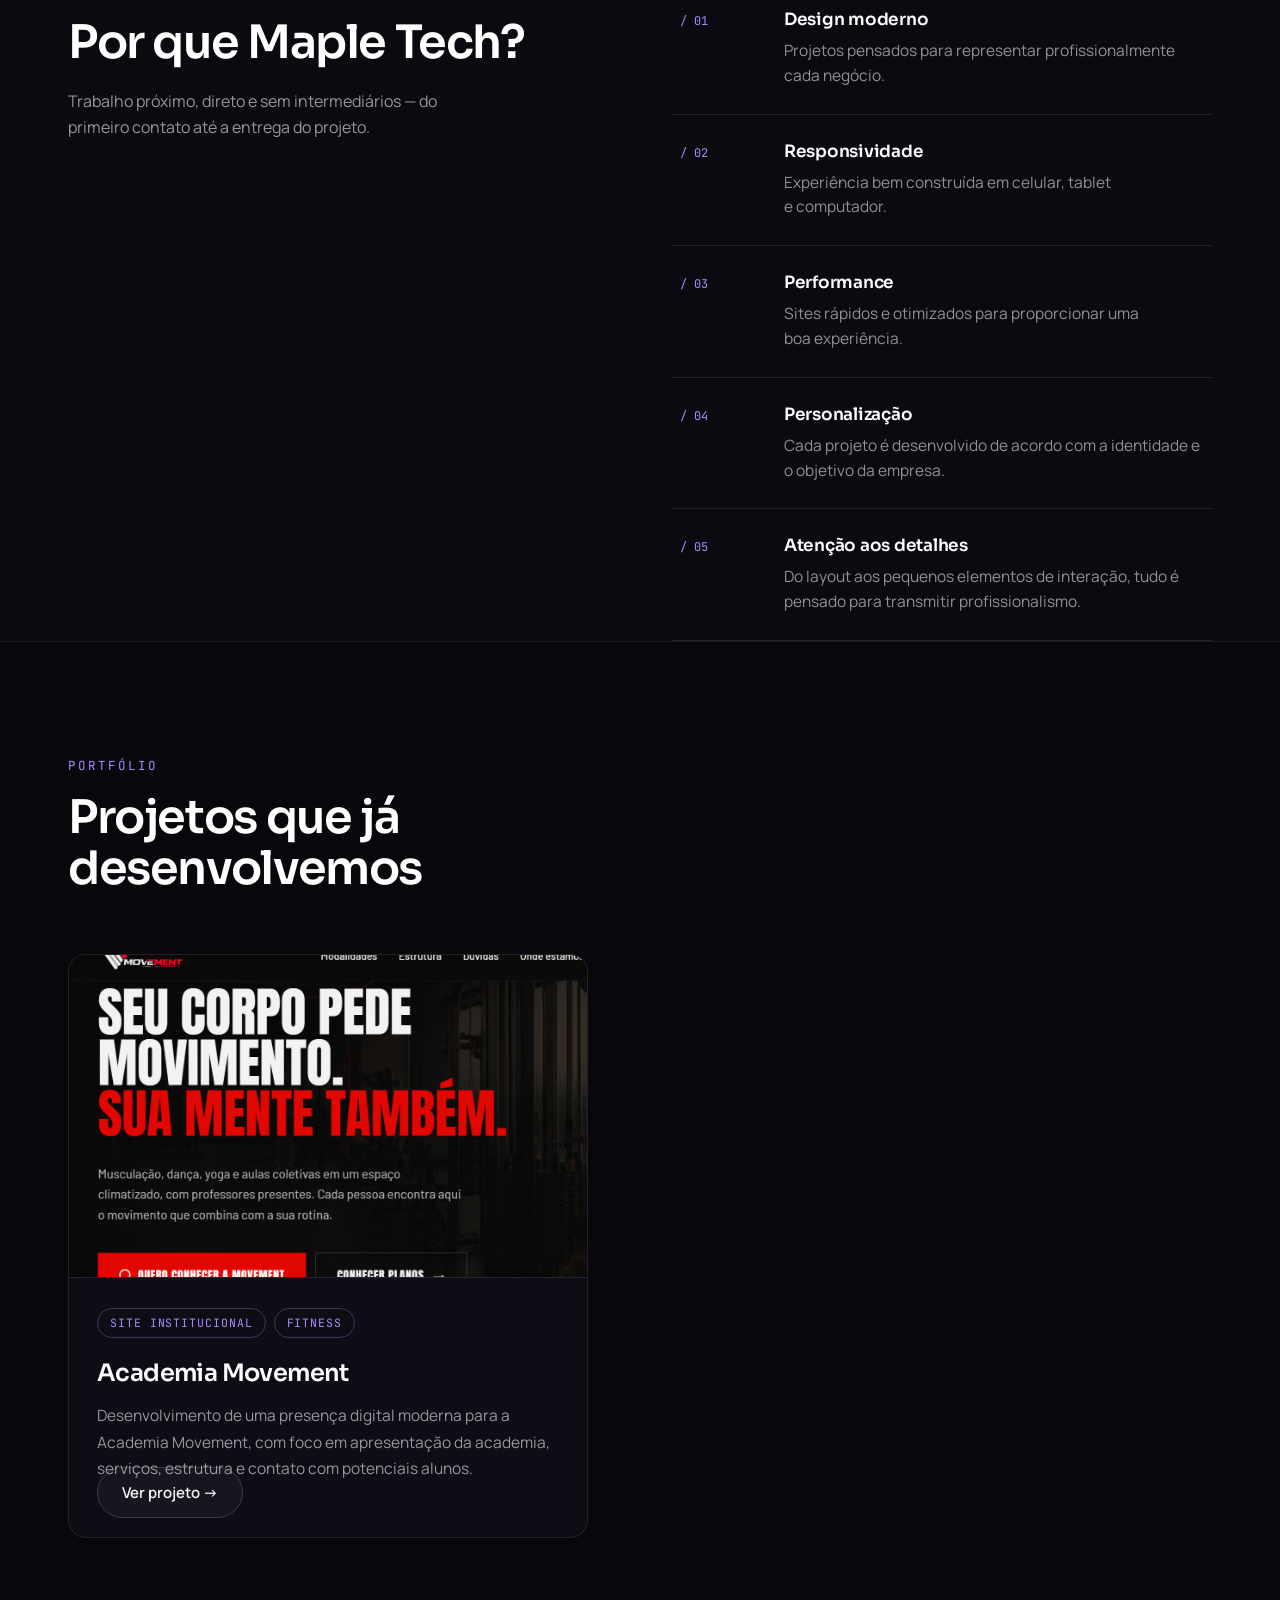
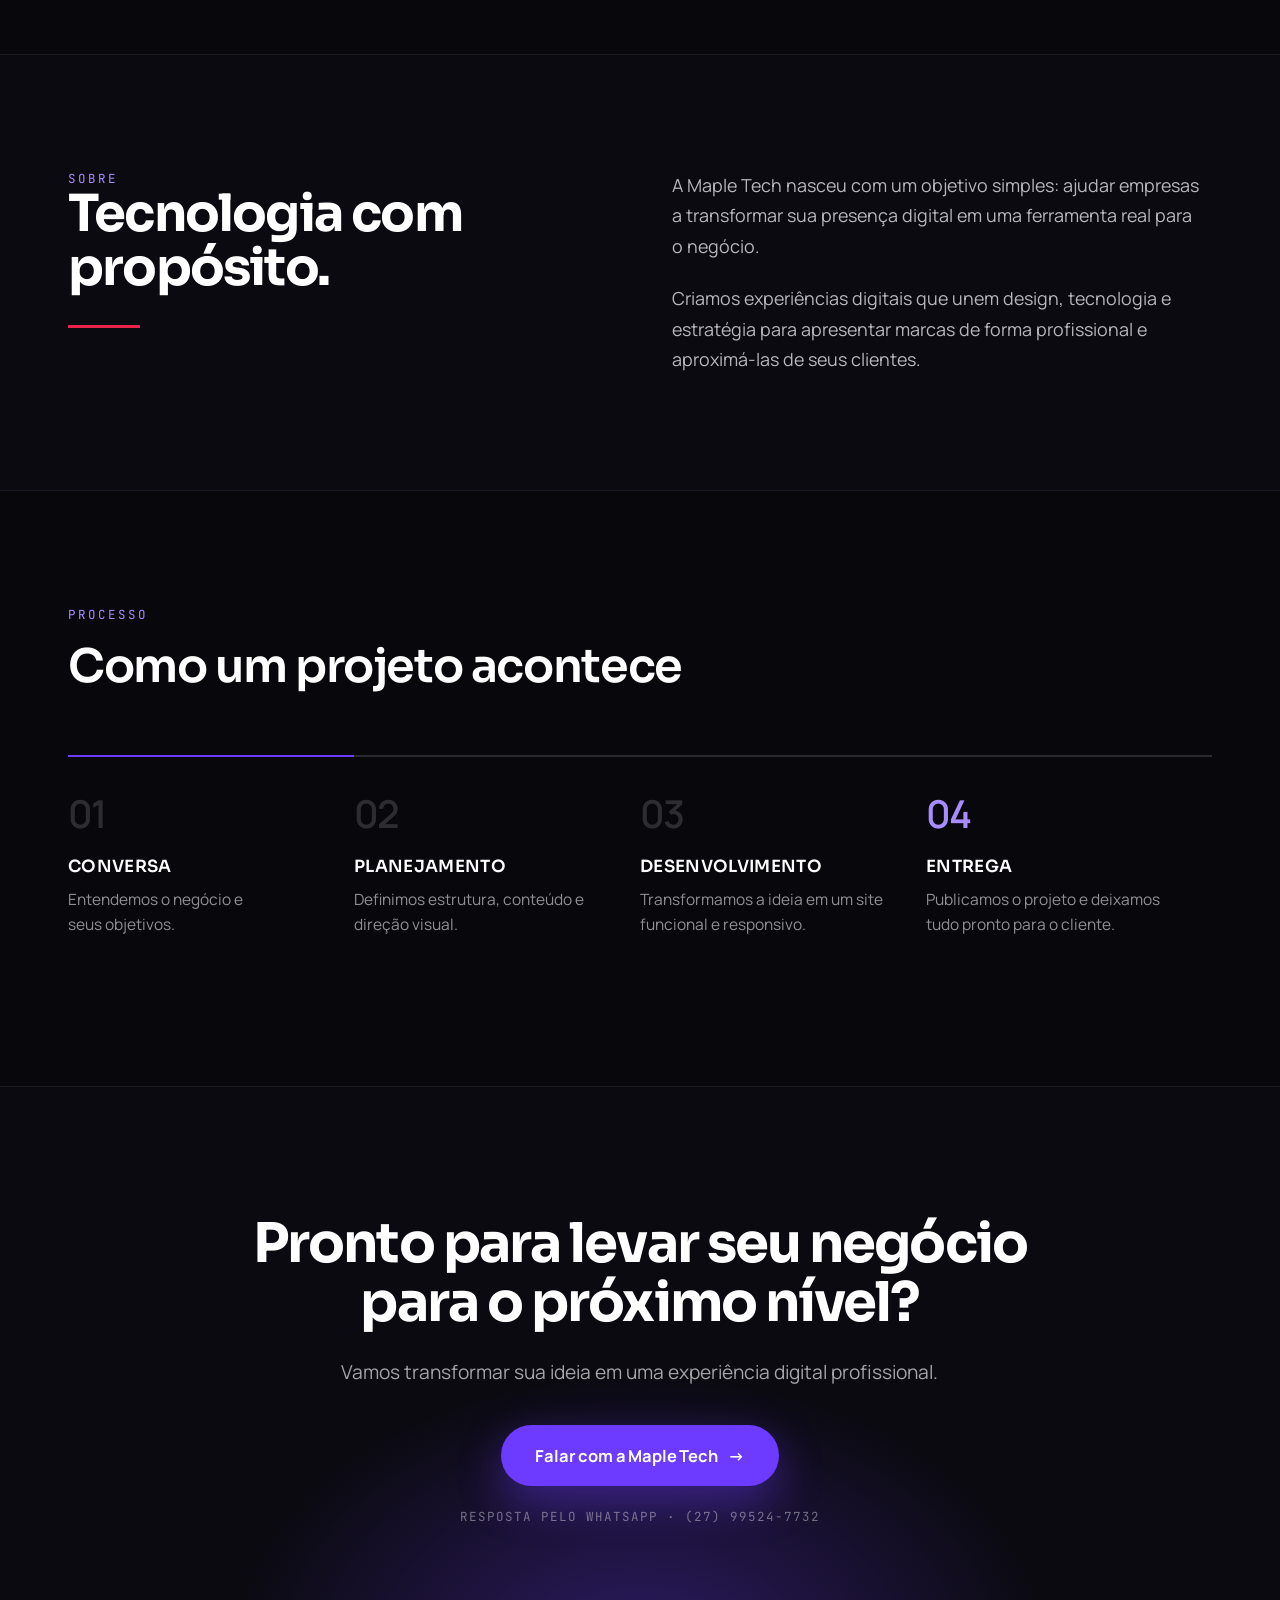
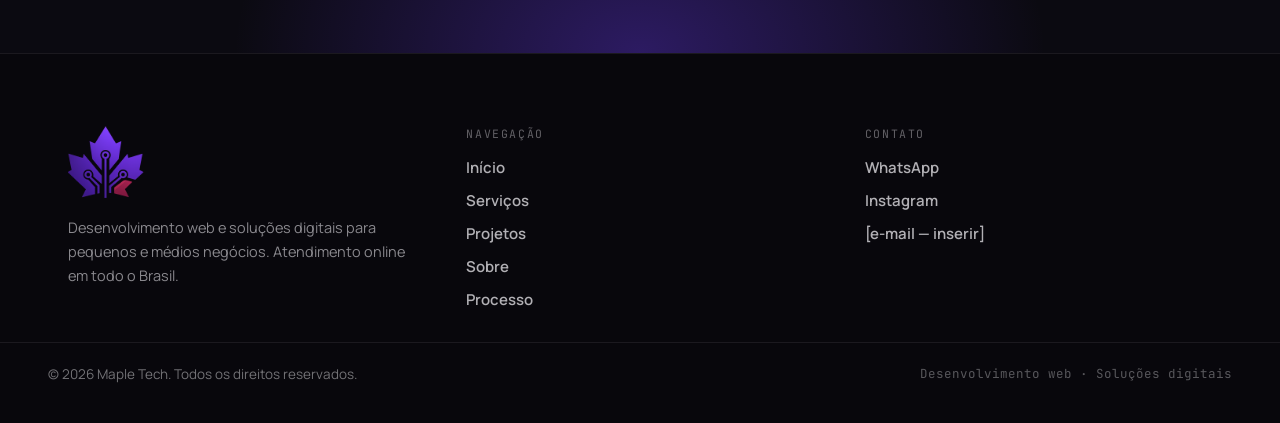
==== commit b70d3995: "Corrigir logo cortada e pequena no header e rodapé O CSS anterior recortava a imagem com escala e de" ====
--- a/index.html
+++ b/index.html
@@ -26,7 +26,7 @@
   <div class="container header-inner">
     <a class="logo-link" href="#inicio" aria-label="Maple Tech — página inicial">
       <span class="logo-crop">
-        <img src="assets/maple-tech-logo-dark.png" alt="Logo da Maple Tech" width="108" height="108" />
+        <img src="assets/maple-tech-logo-dark.png" alt="Logo da Maple Tech" width="118" height="118" />
       </span>
     </a>
     <nav class="nav-desktop" aria-label="Navegação principal">
@@ -260,7 +260,7 @@
   <div class="container footer-grid">
     <div>
       <span class="footer-logo">
-        <img src="assets/maple-tech-logo-dark.png" alt="Logo da Maple Tech" width="186" height="186" />
+        <img src="assets/maple-tech-logo-dark.png" alt="Logo da Maple Tech" width="201" height="201" />
       </span>
       <p class="footer-tagline">Desenvolvimento web e soluções digitais para pequenos e médios negócios. Atendimento online em todo o Brasil.</p>
     </div>
--- a/styles.css
+++ b/styles.css
@@ -289,17 +289,19 @@
 
 .logo-crop {
   display: block;
-  width: 60px;
-  height: 56px;
+  width: 44px;
+  height: 42px;
   overflow: hidden;
 }
 
 .logo-crop img {
-  width: 108px;
-  height: 108px;
-  margin-left: -24px;
-  margin-top: -17px;
+  width: 118px;
+  height: 118px;
+  max-width: none;
+  margin-left: -37px;
+  margin-top: -20px;
   display: block;
+  object-fit: cover;
 }
 
 .nav-desktop {
@@ -1002,17 +1004,19 @@
 
 .footer-logo {
   display: block;
-  width: 104px;
-  height: 96px;
+  width: 76px;
+  height: 72px;
   overflow: hidden;
 }
 
 .footer-logo img {
-  width: 186px;
-  height: 186px;
-  margin-left: -41px;
-  margin-top: -30px;
+  width: 201px;
+  height: 201px;
+  max-width: none;
+  margin-left: -63px;
+  margin-top: -35px;
   display: block;
+  object-fit: cover;
 }
 
 .footer-tagline {
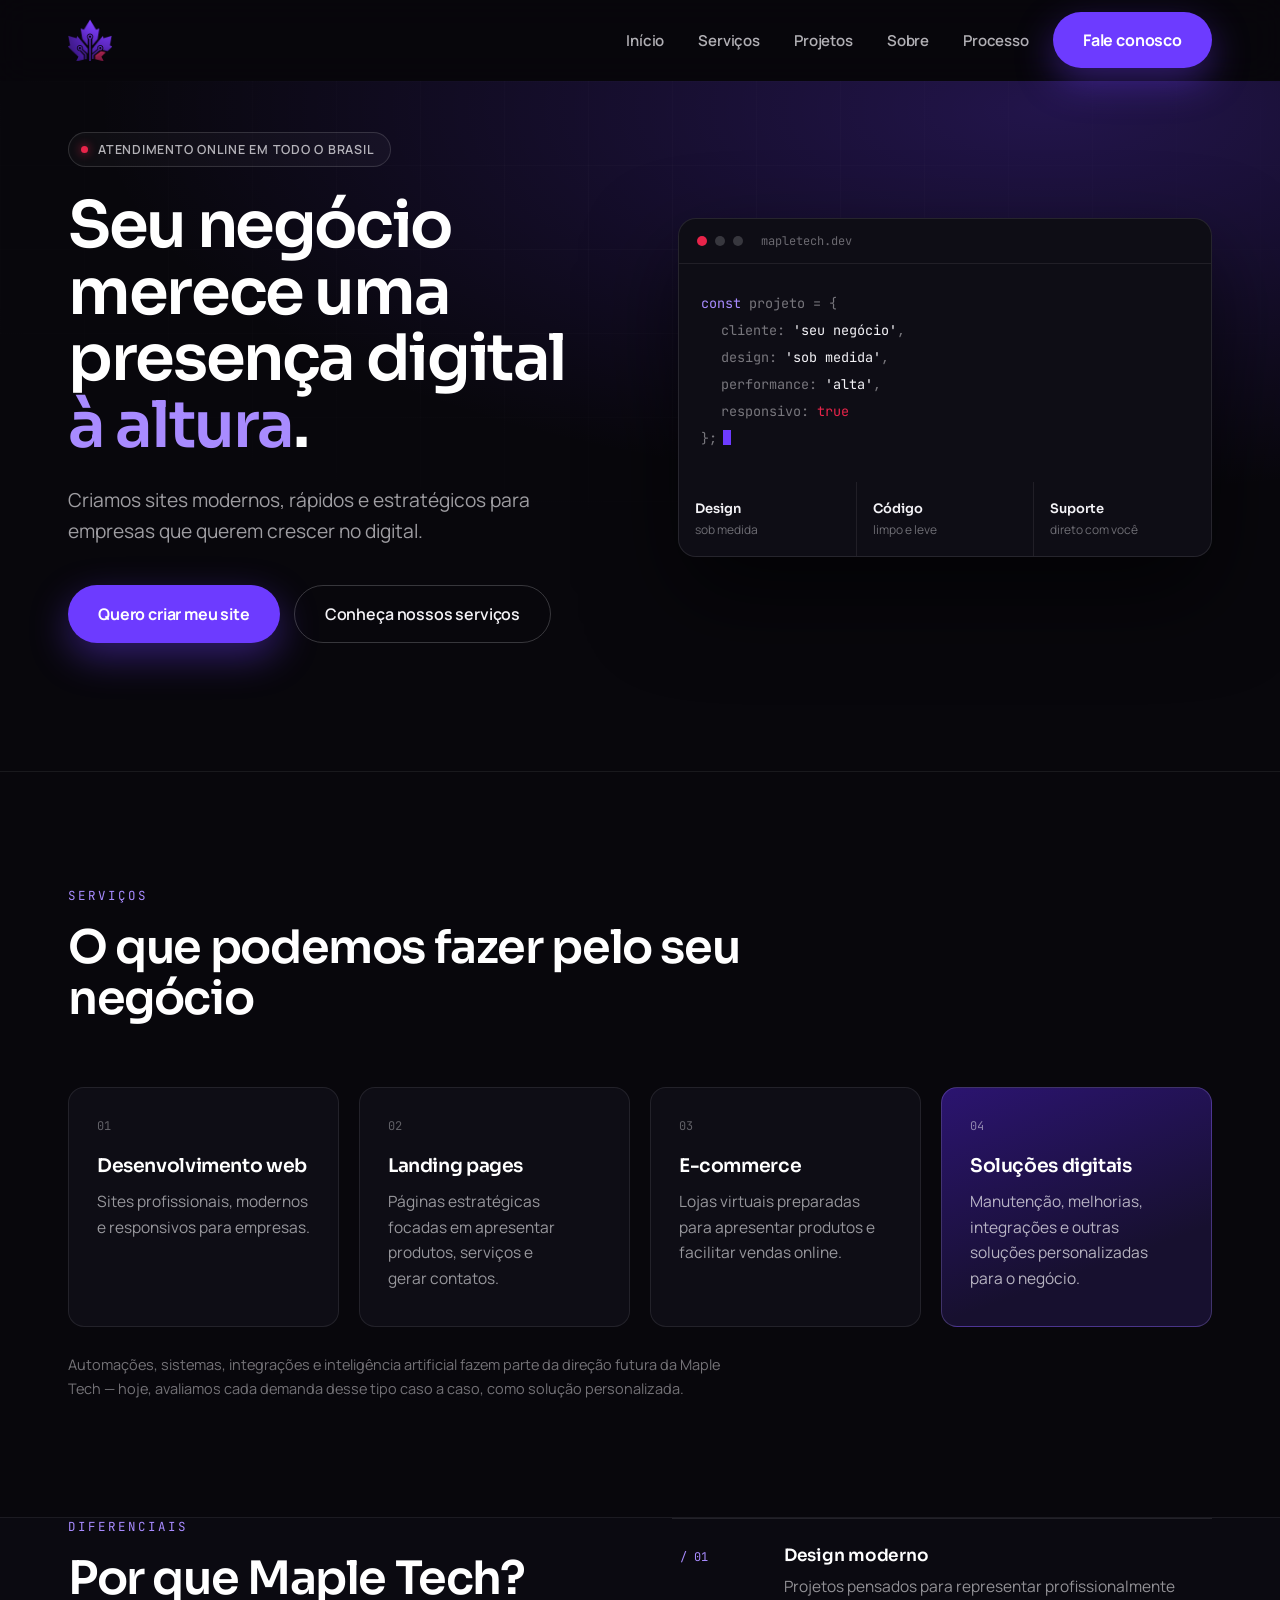
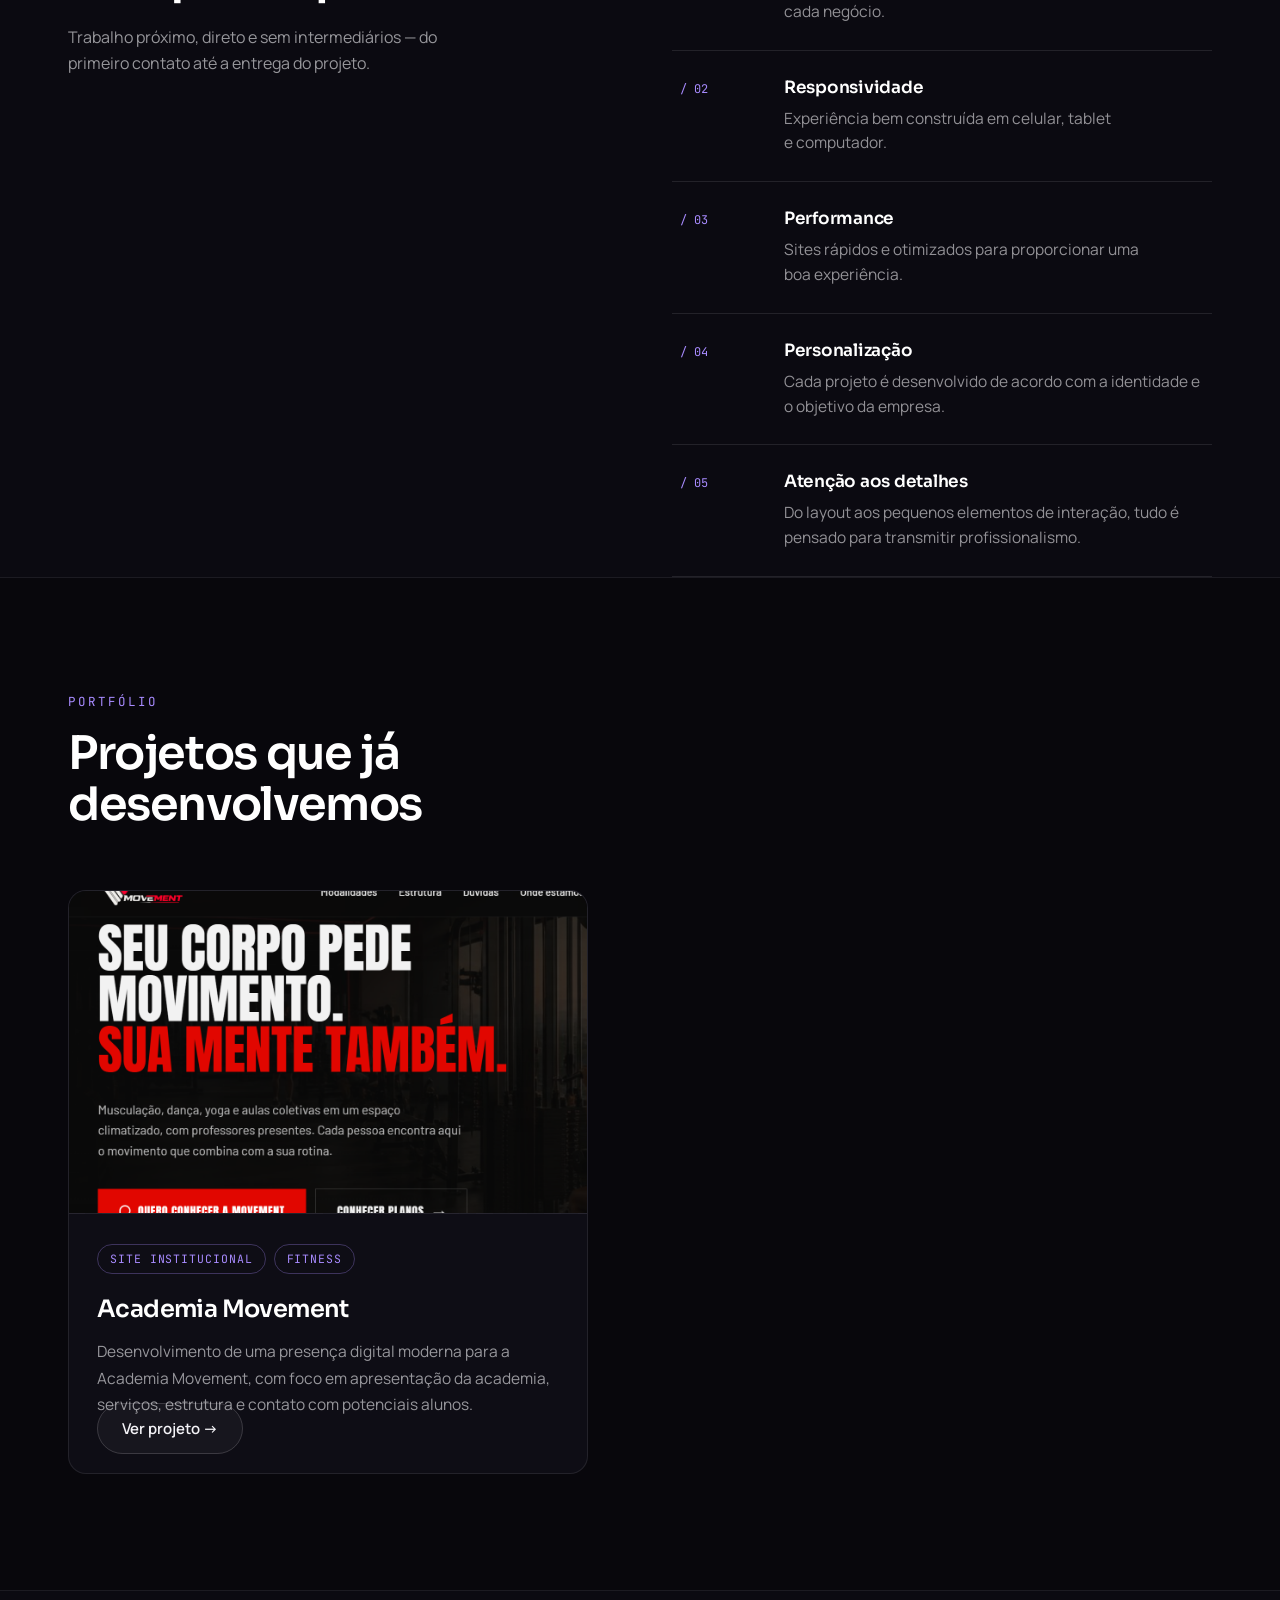
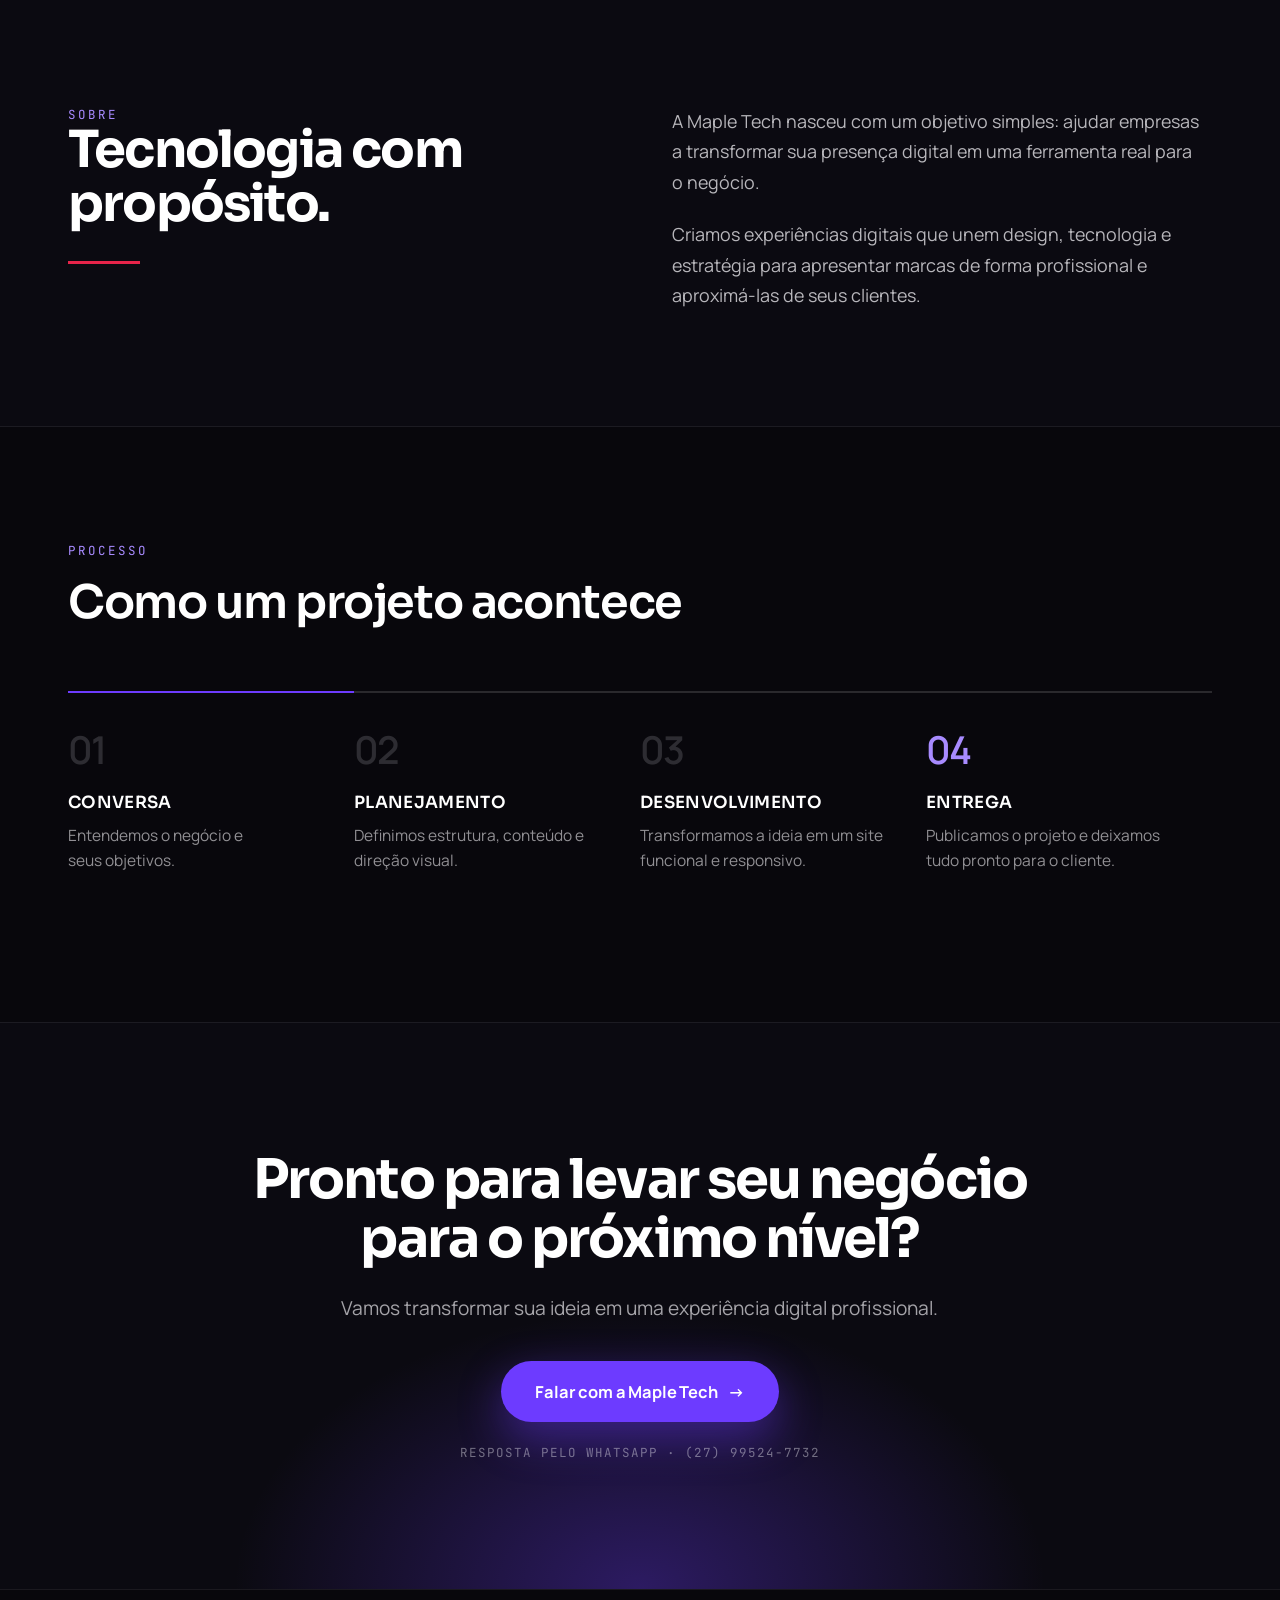
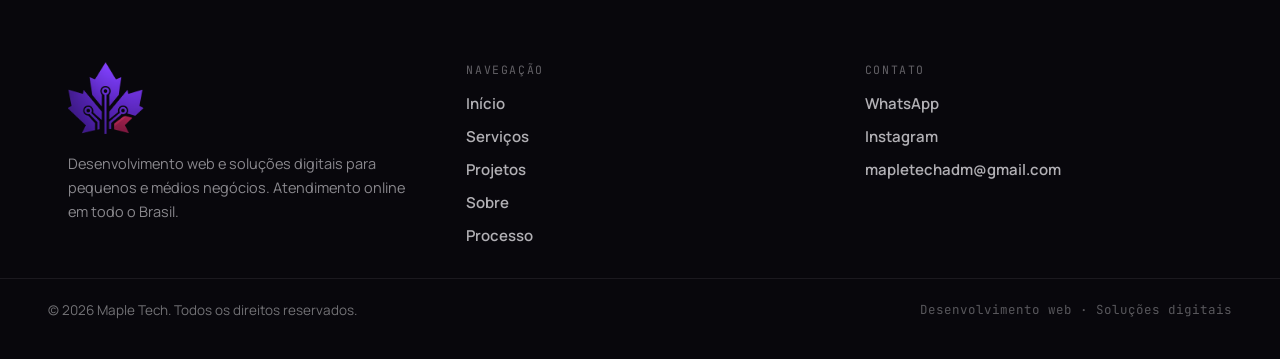
==== commit 510ff7d0: "Reduzir espaço vazio da Hero e corrigir e-mail de contato no rodapé - hero-inner: padding-top reduzi" ====
--- a/index.html
+++ b/index.html
@@ -276,7 +276,7 @@
       <div class="footer-nav-title">Contato</div>
       <a href="https://wa.me/5527995247732?text=Ol%C3%A1%2C%20Maple%20Tech!%20Vim%20pelo%20site%20e%20gostaria%20de%20falar%20com%20voc%C3%AAs." target="_blank" rel="noopener">WhatsApp</a>
       <a href="https://www.instagram.com/mapletech_/" target="_blank" rel="noopener">Instagram</a>
-      <a href="#inicio">[e-mail — inserir]</a>
+      <a href="mailto:mapletechadm@gmail.com">mapletechadm@gmail.com</a>
     </div>
   </div>
   <div class="footer-bottom">
--- a/styles.css
+++ b/styles.css
@@ -444,7 +444,7 @@
 
 .hero-inner {
   position: relative;
-  padding-top: clamp(64px, 9vw, 124px);
+  padding-top: clamp(24px, 4vw, 56px);
   padding-bottom: clamp(72px, 10vw, 136px);
   display: grid;
   grid-template-columns: repeat(auto-fit, minmax(330px, 1fr));
